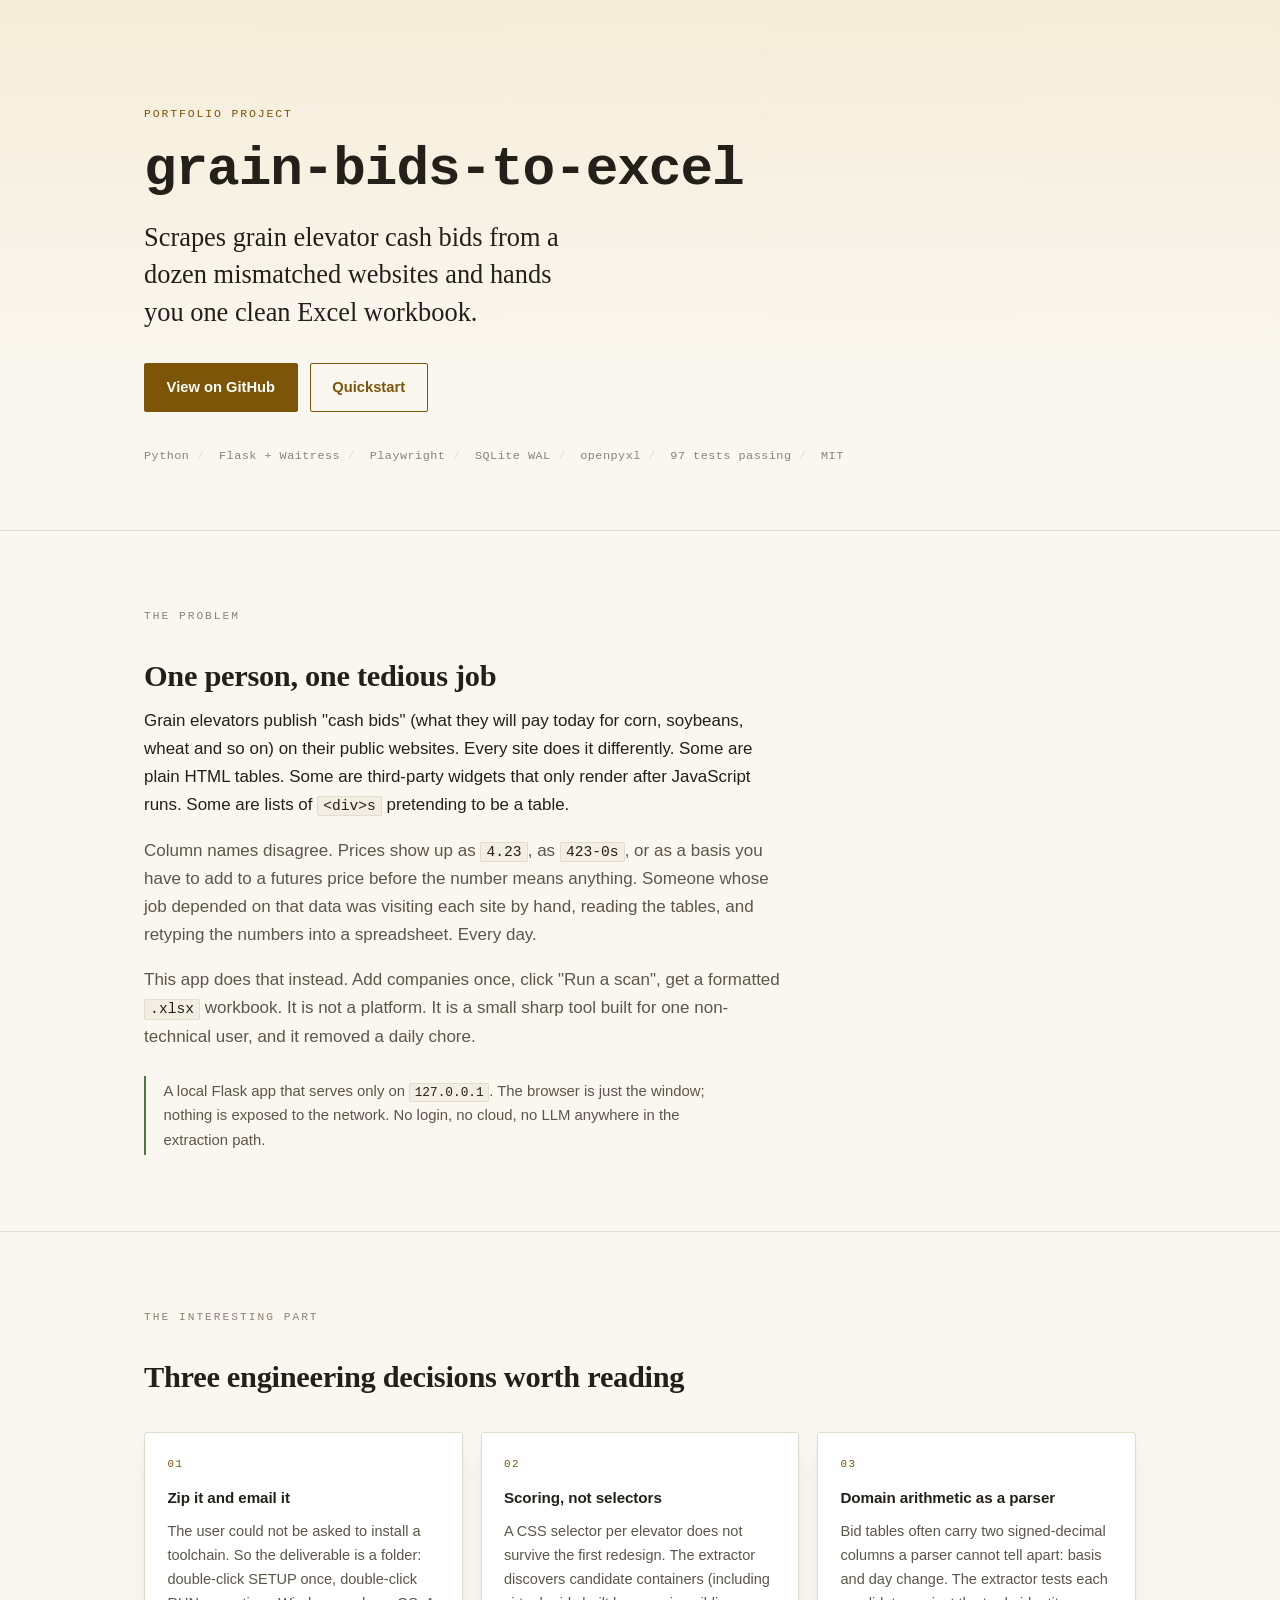
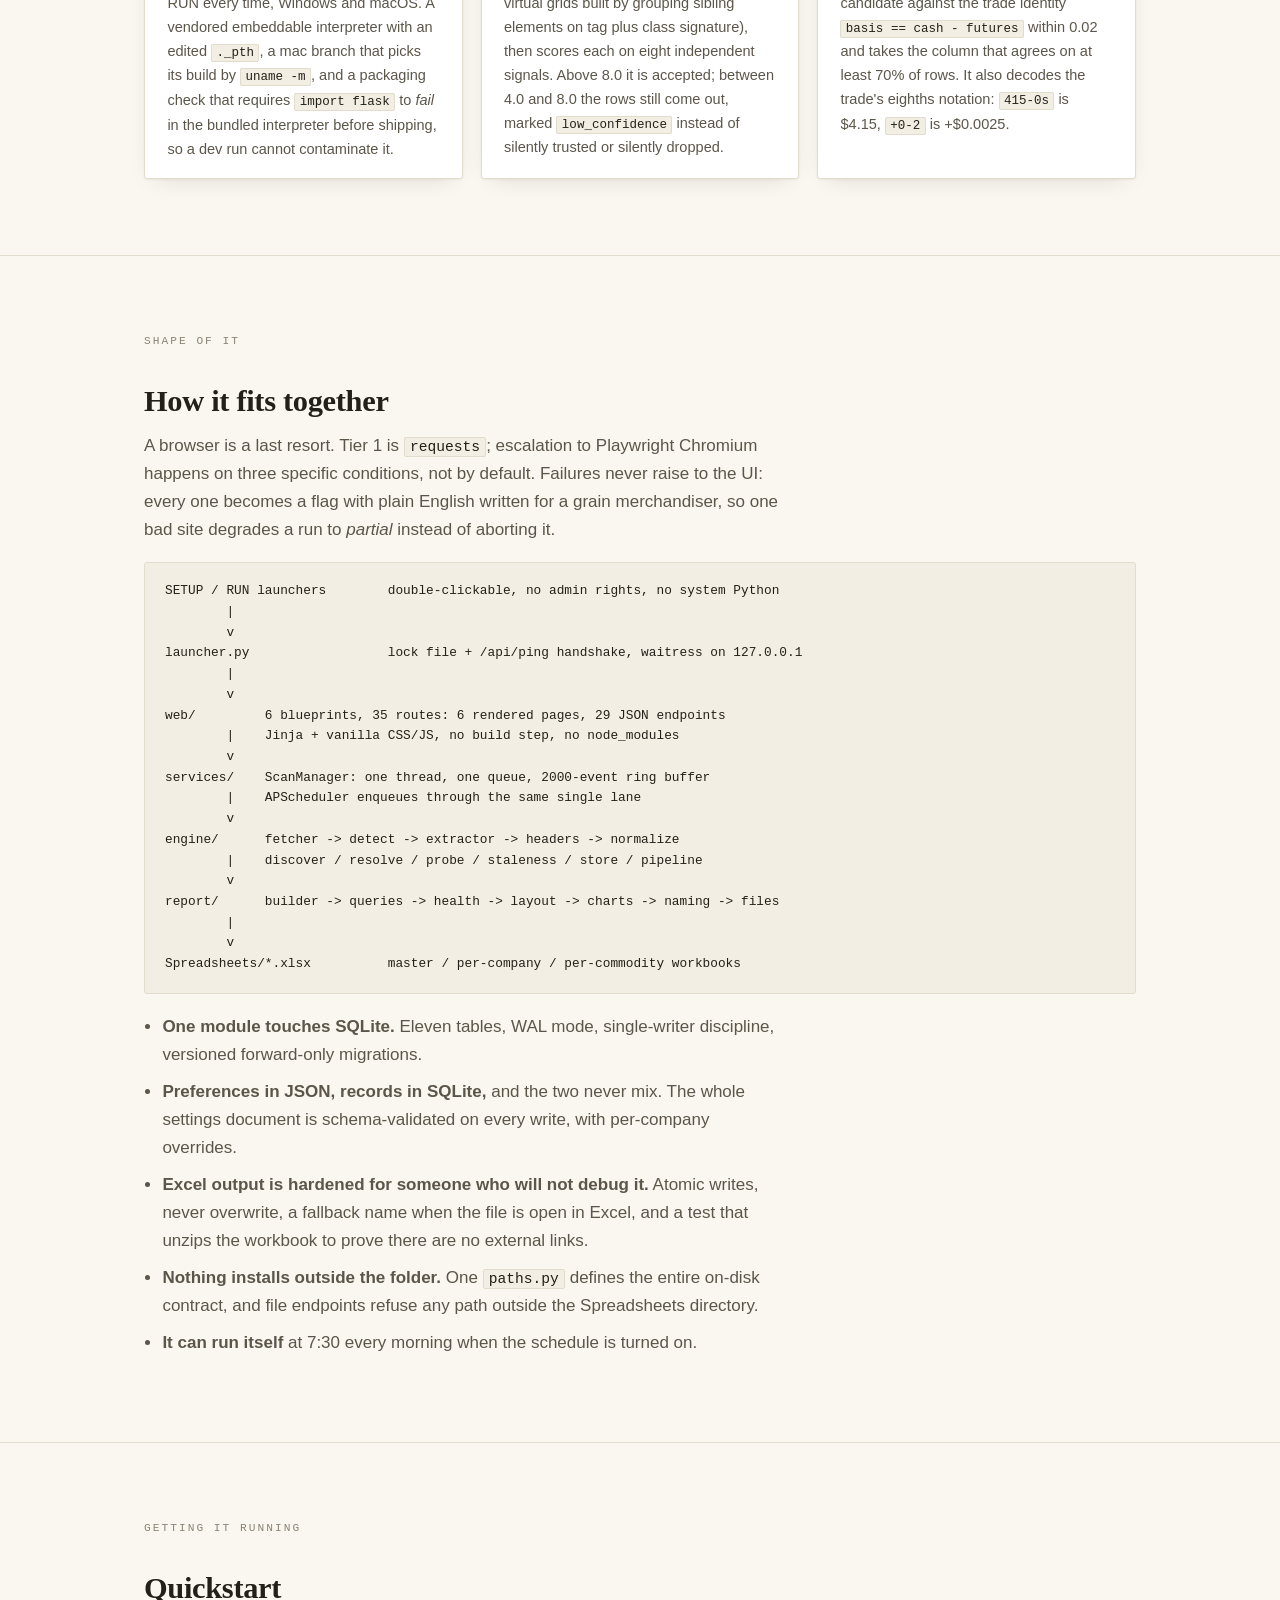
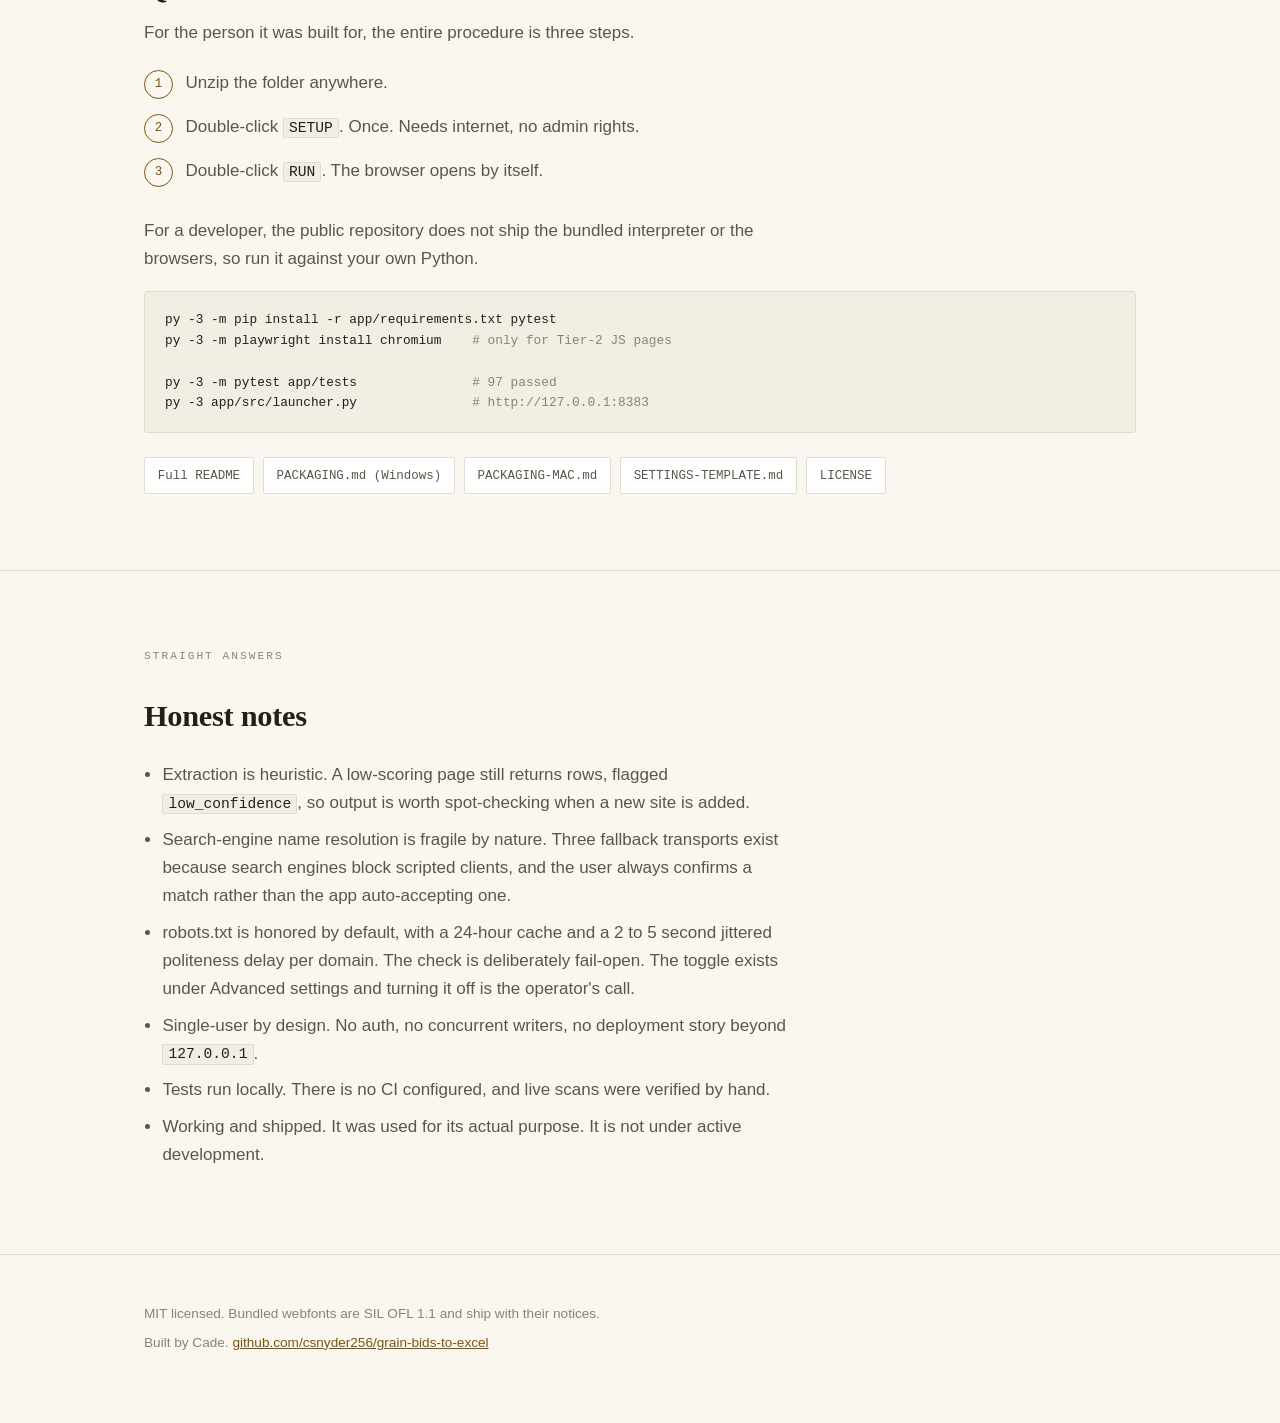
==== docs/index.html @ 4910098c "Scrape grain elevator cash bids into one normalized Excel workbook" ====
<!doctype html>
<html lang="en">
<head>
<meta charset="utf-8">
<meta name="viewport" content="width=device-width, initial-scale=1">
<title>grain-bids-to-excel</title>
<meta name="description" content="Scrapes grain elevator cash bids from a dozen mismatched websites and hands you one clean Excel workbook.">
<style>
  :root {
    --bg: #faf7f0;
    --bg-panel: #ffffff;
    --bg-code: #f2eee3;
    --ink: #23201a;
    --ink-soft: #5c564a;
    --ink-faint: #8a8375;
    --rule: #e2dccc;
    --accent: #9a6b12;
    --accent-strong: #7d5509;
    --accent-wash: #f5ecd8;
    --grain: #4a7a3d;
    --shadow: 0 1px 2px rgba(35,32,26,.05), 0 8px 24px -12px rgba(35,32,26,.18);
    --mono: ui-monospace, "SFMono-Regular", "Cascadia Mono", Menlo, Consolas, monospace;
    --sans: -apple-system, BlinkMacSystemFont, "Segoe UI", Roboto, Helvetica, Arial, sans-serif;
    --serif: Georgia, "Iowan Old Style", "Palatino Linotype", "Times New Roman", serif;
  }
  @media (prefers-color-scheme: dark) {
    :root {
      --bg: #16150f;
      --bg-panel: #1e1d15;
      --bg-code: #12110c;
      --ink: #ece7da;
      --ink-soft: #b1ab99;
      --ink-faint: #837d6d;
      --rule: #33301f;
      --accent: #e0b354;
      --accent-strong: #f0c977;
      --accent-wash: #2a2416;
      --grain: #8fc07c;
      --shadow: 0 1px 2px rgba(0,0,0,.4), 0 12px 32px -14px rgba(0,0,0,.7);
    }
  }

  * { box-sizing: border-box; }
  html { -webkit-text-size-adjust: 100%; }
  body {
    margin: 0;
    background: var(--bg);
    color: var(--ink);
    font-family: var(--sans);
    font-size: 17px;
    line-height: 1.65;
    overflow-x: hidden;
  }
  .wrap { width: min(100% - 2.5rem, 62rem); margin-inline: auto; }
  a { color: var(--accent-strong); }
  @media (prefers-color-scheme: dark) { a { color: var(--accent); } }

  /* ---------- masthead ---------- */
  header.hero {
    padding: clamp(3rem, 9vw, 6.5rem) 0 clamp(2.5rem, 6vw, 4rem);
    border-bottom: 1px solid var(--rule);
    background:
      linear-gradient(180deg, var(--accent-wash) 0%, transparent 70%);
  }
  .eyebrow {
    font-family: var(--mono);
    font-size: .72rem;
    letter-spacing: .16em;
    text-transform: uppercase;
    color: var(--accent-strong);
    margin: 0 0 1.1rem;
  }
  @media (prefers-color-scheme: dark) { .eyebrow { color: var(--accent); } }
  h1 {
    font-family: var(--mono);
    font-size: clamp(1.9rem, 6vw, 3.4rem);
    font-weight: 600;
    letter-spacing: -.02em;
    line-height: 1.08;
    margin: 0 0 1.2rem;
    overflow-wrap: break-word;
  }
  .tagline {
    font-family: var(--serif);
    font-size: clamp(1.15rem, 3vw, 1.65rem);
    line-height: 1.42;
    color: var(--ink);
    max-width: 34ch;
    margin: 0 0 2rem;
  }
  .cta-row { display: flex; flex-wrap: wrap; gap: .75rem; align-items: center; }
  .btn {
    display: inline-block;
    padding: .7rem 1.35rem;
    border-radius: 2px;
    font-size: .92rem;
    font-weight: 600;
    text-decoration: none;
    border: 1px solid var(--accent-strong);
    background: var(--accent-strong);
    color: #fffdf7;
    transition: transform .12s ease, opacity .12s ease;
  }
  .btn:hover { transform: translateY(-1px); opacity: .92; }
  .btn.ghost { background: transparent; color: var(--accent-strong); }
  @media (prefers-color-scheme: dark) {
    .btn { background: var(--accent); border-color: var(--accent); color: #17150d; }
    .btn.ghost { background: transparent; color: var(--accent); }
  }
  .facts {
    display: flex; flex-wrap: wrap; gap: .4rem .9rem;
    margin-top: 2.2rem;
    font-family: var(--mono);
    font-size: .74rem;
    color: var(--ink-faint);
    letter-spacing: .04em;
  }
  .facts span::after { content: " /"; color: var(--rule); }
  .facts span:last-child::after { content: ""; }

  /* ---------- sections ---------- */
  section { padding: clamp(2.75rem, 7vw, 4.75rem) 0; border-bottom: 1px solid var(--rule); }
  section:last-of-type { border-bottom: 0; }
  h2 {
    font-family: var(--serif);
    font-size: clamp(1.35rem, 3.4vw, 1.9rem);
    font-weight: 600;
    letter-spacing: -.01em;
    margin: 0 0 .35rem;
  }
  .kicker {
    font-family: var(--mono);
    font-size: .7rem;
    letter-spacing: .18em;
    text-transform: uppercase;
    color: var(--ink-faint);
    margin: 0 0 1.6rem;
  }
  p { margin: 0 0 1.1rem; max-width: 68ch; color: var(--ink-soft); }
  p strong { color: var(--ink); font-weight: 600; }
  .lead { font-size: 1.06rem; color: var(--ink); }

  /* ---------- cards ---------- */
  .grid {
    display: grid;
    grid-template-columns: repeat(auto-fit, minmax(min(100%, 17rem), 1fr));
    gap: 1.1rem;
    margin-top: 1.9rem;
  }
  .card {
    background: var(--bg-panel);
    border: 1px solid var(--rule);
    border-radius: 3px;
    padding: 1.4rem 1.4rem 1.1rem;
    box-shadow: var(--shadow);
  }
  .card h3 {
    font-size: .95rem;
    font-weight: 700;
    margin: 0 0 .55rem;
    letter-spacing: -.005em;
  }
  .card p { font-size: .91rem; margin-bottom: 0; }
  .num {
    font-family: var(--mono);
    font-size: .68rem;
    letter-spacing: .14em;
    color: var(--accent-strong);
    display: block;
    margin-bottom: .7rem;
  }
  @media (prefers-color-scheme: dark) { .num { color: var(--accent); } }

  /* ---------- code ---------- */
  .scroller { overflow-x: auto; max-width: 100%; -webkit-overflow-scrolling: touch; }
  pre {
    margin: 0;
    padding: 1.15rem 1.25rem;
    background: var(--bg-code);
    border: 1px solid var(--rule);
    border-radius: 3px;
    font-family: var(--mono);
    font-size: .8rem;
    line-height: 1.62;
    color: var(--ink);
    white-space: pre;
  }
  pre .c { color: var(--ink-faint); }
  code:not(pre code) {
    font-family: var(--mono);
    font-size: .86em;
    background: var(--bg-code);
    border: 1px solid var(--rule);
    border-radius: 2px;
    padding: .08em .35em;
    color: var(--ink);
  }

  /* ---------- steps ---------- */
  ol.steps { margin: 1.4rem 0 0; padding: 0; list-style: none; counter-reset: s; }
  ol.steps li {
    counter-increment: s;
    position: relative;
    padding-left: 2.6rem;
    margin-bottom: 1rem;
    color: var(--ink-soft);
    max-width: 62ch;
  }
  ol.steps li::before {
    content: counter(s);
    position: absolute; left: 0; top: .05rem;
    width: 1.7rem; height: 1.7rem;
    display: grid; place-items: center;
    border: 1px solid var(--accent-strong);
    color: var(--accent-strong);
    border-radius: 50%;
    font-family: var(--mono);
    font-size: .78rem;
  }
  @media (prefers-color-scheme: dark) {
    ol.steps li::before { border-color: var(--accent); color: var(--accent); }
  }

  ul.plain { margin: 1.2rem 0 0; padding-left: 1.15rem; max-width: 68ch; color: var(--ink-soft); }
  ul.plain li { margin-bottom: .55rem; }

  .links { display: flex; flex-wrap: wrap; gap: .55rem; margin-top: 1.5rem; }
  .links a {
    font-family: var(--mono);
    font-size: .78rem;
    text-decoration: none;
    padding: .45rem .8rem;
    border: 1px solid var(--rule);
    border-radius: 2px;
    background: var(--bg-panel);
    color: var(--ink-soft);
  }
  .links a:hover { border-color: var(--accent); color: var(--accent-strong); }
  @media (prefers-color-scheme: dark) { .links a:hover { color: var(--accent); } }

  .note {
    border-left: 2px solid var(--grain);
    padding: .15rem 0 .15rem 1.1rem;
    margin: 1.6rem 0 0;
    max-width: 64ch;
  }
  .note p { margin: 0; font-size: .93rem; }

  footer {
    padding: 3rem 0 4rem;
    border-top: 1px solid var(--rule);
    color: var(--ink-faint);
    font-size: .85rem;
  }
  footer p { color: var(--ink-faint); margin-bottom: .4rem; }
</style>
</head>
<body>

<header class="hero">
  <div class="wrap">
    <p class="eyebrow">Portfolio project</p>
    <h1>grain-bids-to-excel</h1>
    <p class="tagline">Scrapes grain elevator cash bids from a dozen mismatched websites and hands you one clean Excel workbook.</p>
    <div class="cta-row">
      <a class="btn" href="https://github.com/csnyder256/grain-bids-to-excel">View on GitHub</a>
      <a class="btn ghost" href="https://github.com/csnyder256/grain-bids-to-excel#quickstart">Quickstart</a>
    </div>
    <div class="facts">
      <span>Python</span><span>Flask + Waitress</span><span>Playwright</span><span>SQLite WAL</span><span>openpyxl</span><span>97 tests passing</span><span>MIT</span>
    </div>
  </div>
</header>

<section>
  <div class="wrap">
    <p class="kicker">The problem</p>
    <h2>One person, one tedious job</h2>
    <p class="lead">Grain elevators publish "cash bids" (what they will pay today for corn, soybeans, wheat and so on) on their public websites. Every site does it differently. Some are plain HTML tables. Some are third-party widgets that only render after JavaScript runs. Some are lists of <code>&lt;div&gt;s</code> pretending to be a table.</p>
    <p>Column names disagree. Prices show up as <code>4.23</code>, as <code>423-0s</code>, or as a basis you have to add to a futures price before the number means anything. Someone whose job depended on that data was visiting each site by hand, reading the tables, and retyping the numbers into a spreadsheet. Every day.</p>
    <p>This app does that instead. Add companies once, click "Run a scan", get a formatted <code>.xlsx</code> workbook. It is not a platform. It is a small sharp tool built for one non-technical user, and it removed a daily chore.</p>
    <div class="note">
      <p>A local Flask app that serves only on <code>127.0.0.1</code>. The browser is just the window; nothing is exposed to the network. No login, no cloud, no LLM anywhere in the extraction path.</p>
    </div>
  </div>
</section>

<section>
  <div class="wrap">
    <p class="kicker">The interesting part</p>
    <h2>Three engineering decisions worth reading</h2>
    <div class="grid">
      <article class="card">
        <span class="num">01</span>
        <h3>Zip it and email it</h3>
        <p>The user could not be asked to install a toolchain. So the deliverable is a folder: double-click SETUP once, double-click RUN every time, Windows and macOS. A vendored embeddable interpreter with an edited <code>._pth</code>, a mac branch that picks its build by <code>uname -m</code>, and a packaging check that requires <code>import flask</code> to <em>fail</em> in the bundled interpreter before shipping, so a dev run cannot contaminate it.</p>
      </article>
      <article class="card">
        <span class="num">02</span>
        <h3>Scoring, not selectors</h3>
        <p>A CSS selector per elevator does not survive the first redesign. The extractor discovers candidate containers (including virtual grids built by grouping sibling elements on tag plus class signature), then scores each on eight independent signals. Above 8.0 it is accepted; between 4.0 and 8.0 the rows still come out, marked <code>low_confidence</code> instead of silently trusted or silently dropped.</p>
      </article>
      <article class="card">
        <span class="num">03</span>
        <h3>Domain arithmetic as a parser</h3>
        <p>Bid tables often carry two signed-decimal columns a parser cannot tell apart: basis and day change. The extractor tests each candidate against the trade identity <code>basis == cash - futures</code> within 0.02 and takes the column that agrees on at least 70% of rows. It also decodes the trade's eighths notation: <code>415-0s</code> is $4.15, <code>+0-2</code> is +$0.0025.</p>
      </article>
    </div>
  </div>
</section>

<section>
  <div class="wrap">
    <p class="kicker">Shape of it</p>
    <h2>How it fits together</h2>
    <p>A browser is a last resort. Tier 1 is <code>requests</code>; escalation to Playwright Chromium happens on three specific conditions, not by default. Failures never raise to the UI: every one becomes a flag with plain English written for a grain merchandiser, so one bad site degrades a run to <em>partial</em> instead of aborting it.</p>
    <div class="scroller">
<pre>SETUP / RUN launchers        double-clickable, no admin rights, no system Python
        |
        v
launcher.py                  lock file + /api/ping handshake, waitress on 127.0.0.1
        |
        v
web/         6 blueprints, 35 routes: 6 rendered pages, 29 JSON endpoints
        |    Jinja + vanilla CSS/JS, no build step, no node_modules
        v
services/    ScanManager: one thread, one queue, 2000-event ring buffer
        |    APScheduler enqueues through the same single lane
        v
engine/      fetcher -&gt; detect -&gt; extractor -&gt; headers -&gt; normalize
        |    discover / resolve / probe / staleness / store / pipeline
        v
report/      builder -&gt; queries -&gt; health -&gt; layout -&gt; charts -&gt; naming -&gt; files
        |
        v
Spreadsheets/*.xlsx          master / per-company / per-commodity workbooks</pre>
    </div>
    <ul class="plain">
      <li><strong>One module touches SQLite.</strong> Eleven tables, WAL mode, single-writer discipline, versioned forward-only migrations.</li>
      <li><strong>Preferences in JSON, records in SQLite,</strong> and the two never mix. The whole settings document is schema-validated on every write, with per-company overrides.</li>
      <li><strong>Excel output is hardened for someone who will not debug it.</strong> Atomic writes, never overwrite, a fallback name when the file is open in Excel, and a test that unzips the workbook to prove there are no external links.</li>
      <li><strong>Nothing installs outside the folder.</strong> One <code>paths.py</code> defines the entire on-disk contract, and file endpoints refuse any path outside the Spreadsheets directory.</li>
      <li><strong>It can run itself</strong> at 7:30 every morning when the schedule is turned on.</li>
    </ul>
  </div>
</section>

<section>
  <div class="wrap">
    <p class="kicker">Getting it running</p>
    <h2>Quickstart</h2>
    <p>For the person it was built for, the entire procedure is three steps.</p>
    <ol class="steps">
      <li>Unzip the folder anywhere.</li>
      <li>Double-click <code>SETUP</code>. Once. Needs internet, no admin rights.</li>
      <li>Double-click <code>RUN</code>. The browser opens by itself.</li>
    </ol>
    <p style="margin-top:2rem">For a developer, the public repository does not ship the bundled interpreter or the browsers, so run it against your own Python.</p>
    <div class="scroller">
<pre>py -3 -m pip install -r app/requirements.txt pytest
py -3 -m playwright install chromium    <span class="c"># only for Tier-2 JS pages</span>

py -3 -m pytest app/tests               <span class="c"># 97 passed</span>
py -3 app/src/launcher.py               <span class="c"># http://127.0.0.1:8383</span></pre>
    </div>
    <div class="links">
      <a href="https://github.com/csnyder256/grain-bids-to-excel#readme">Full README</a>
      <a href="https://github.com/csnyder256/grain-bids-to-excel/blob/main/app/PACKAGING.md">PACKAGING.md (Windows)</a>
      <a href="https://github.com/csnyder256/grain-bids-to-excel/blob/main/app/PACKAGING-MAC.md">PACKAGING-MAC.md</a>
      <a href="https://github.com/csnyder256/grain-bids-to-excel/blob/main/app/data/SETTINGS-TEMPLATE.md">SETTINGS-TEMPLATE.md</a>
      <a href="https://github.com/csnyder256/grain-bids-to-excel/blob/main/LICENSE">LICENSE</a>
    </div>
  </div>
</section>

<section>
  <div class="wrap">
    <p class="kicker">Straight answers</p>
    <h2>Honest notes</h2>
    <ul class="plain">
      <li>Extraction is heuristic. A low-scoring page still returns rows, flagged <code>low_confidence</code>, so output is worth spot-checking when a new site is added.</li>
      <li>Search-engine name resolution is fragile by nature. Three fallback transports exist because search engines block scripted clients, and the user always confirms a match rather than the app auto-accepting one.</li>
      <li>robots.txt is honored by default, with a 24-hour cache and a 2 to 5 second jittered politeness delay per domain. The check is deliberately fail-open. The toggle exists under Advanced settings and turning it off is the operator's call.</li>
      <li>Single-user by design. No auth, no concurrent writers, no deployment story beyond <code>127.0.0.1</code>.</li>
      <li>Tests run locally. There is no CI configured, and live scans were verified by hand.</li>
      <li>Working and shipped. It was used for its actual purpose. It is not under active development.</li>
    </ul>
  </div>
</section>

<footer>
  <div class="wrap">
    <p>MIT licensed. Bundled webfonts are SIL OFL 1.1 and ship with their notices.</p>
    <p>Built by Cade. <a href="https://github.com/csnyder256/grain-bids-to-excel">github.com/csnyder256/grain-bids-to-excel</a></p>
  </div>
</footer>

</body>
</html>
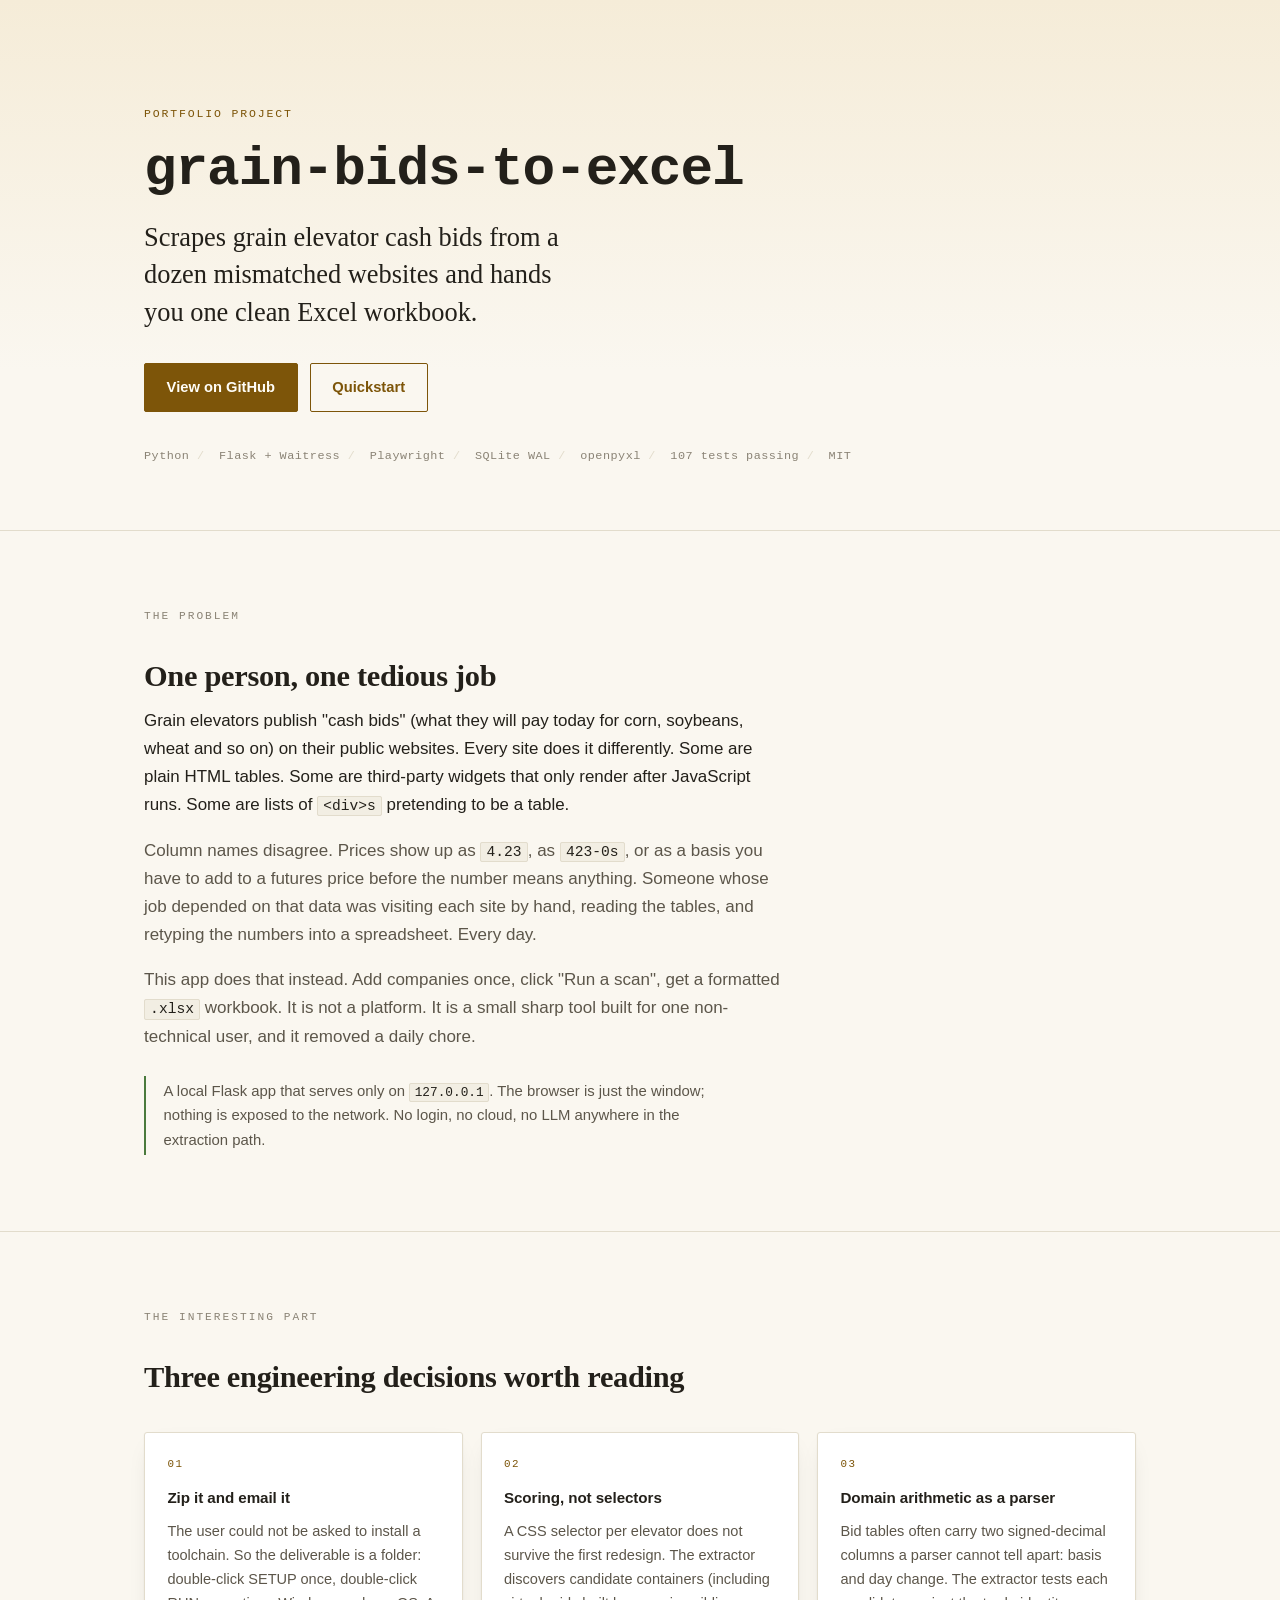
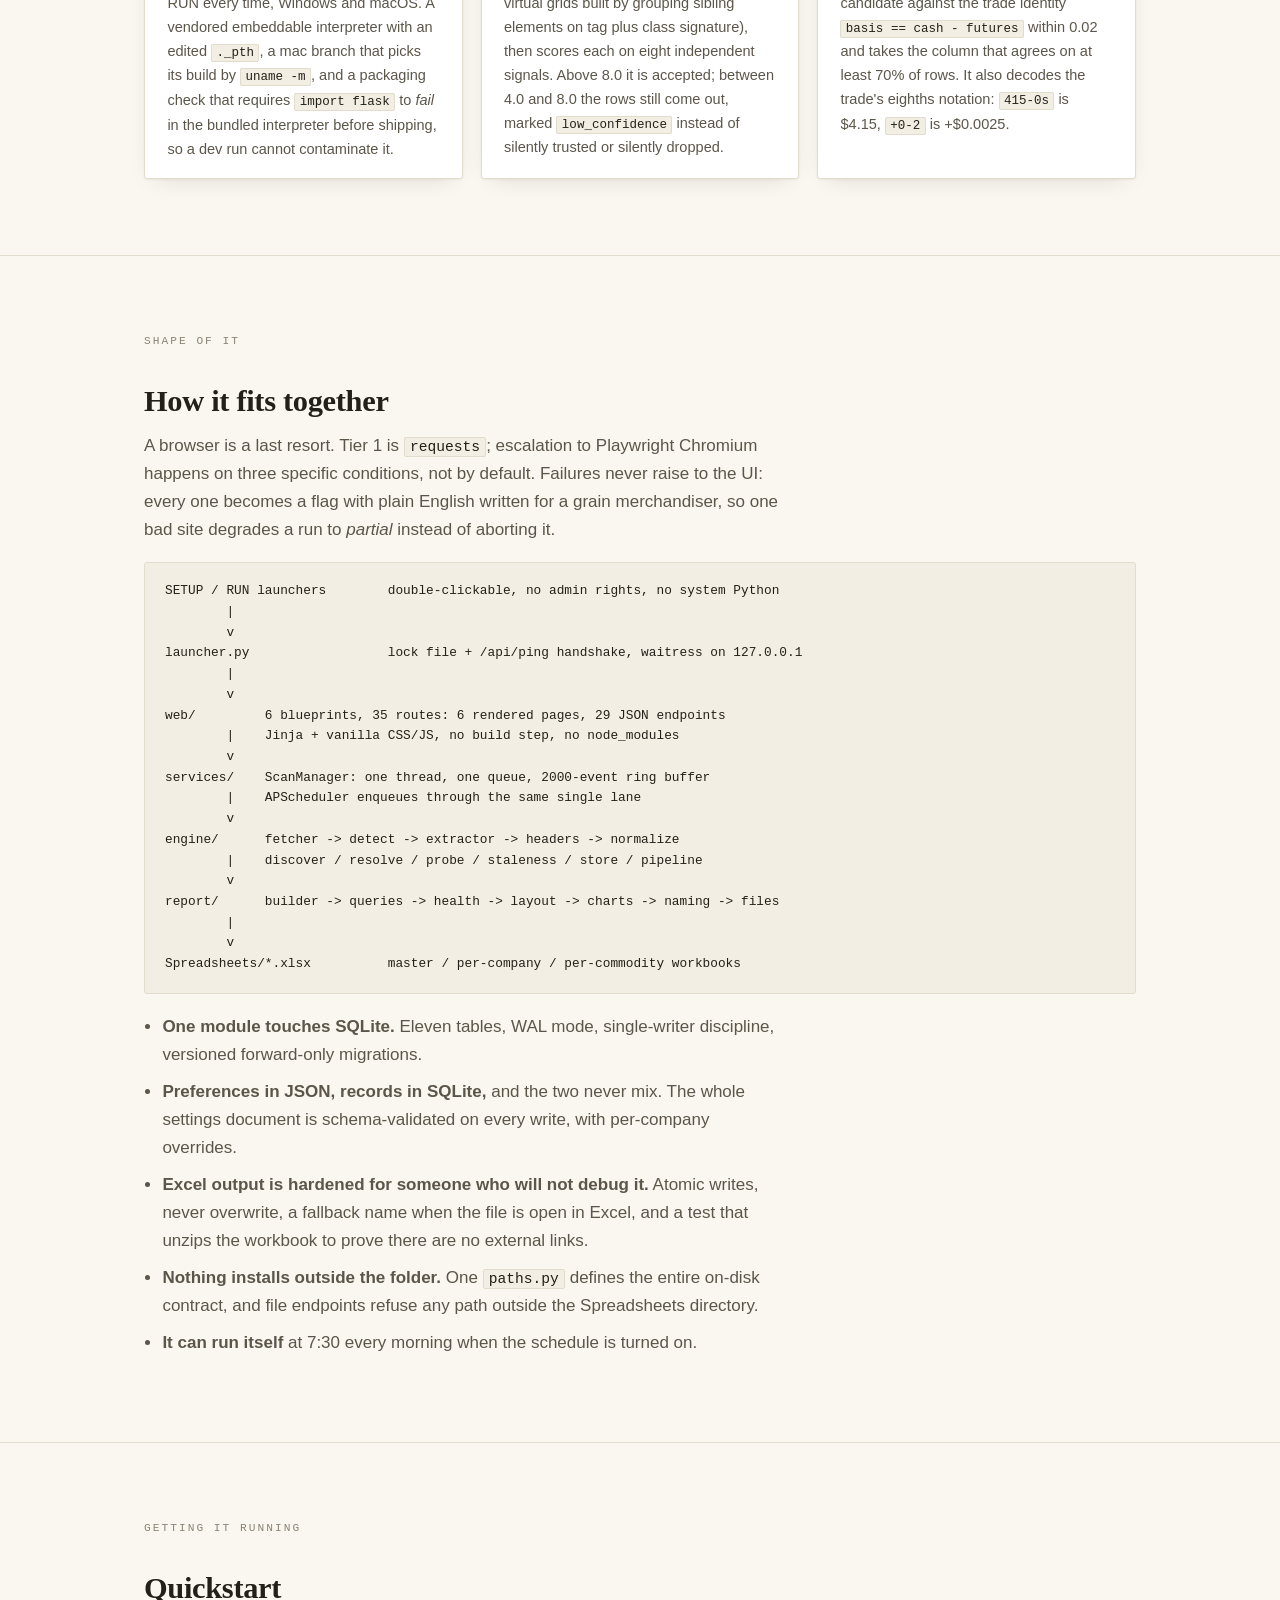
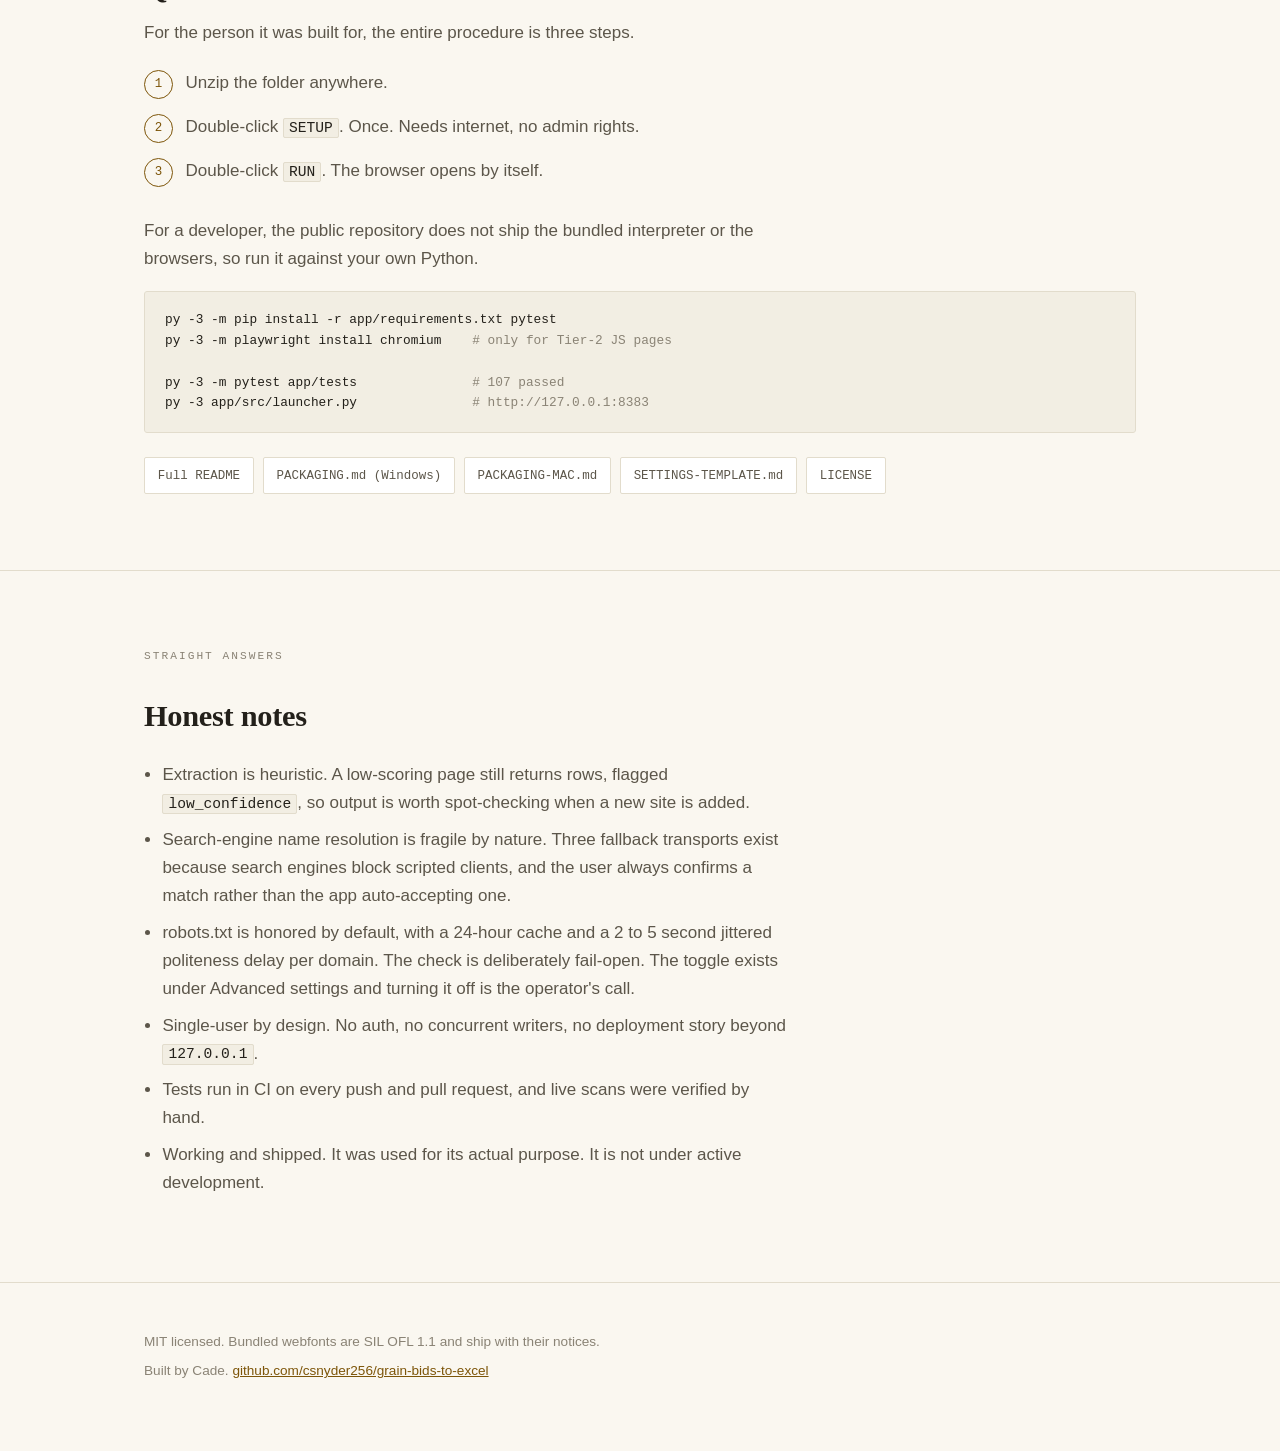
==== commit ff4ad6ee: "Give the README its CI badge: the site copy still said none existed" ====
--- a/docs/index.html
+++ b/docs/index.html
@@ -267,7 +267,7 @@
       <a class="btn ghost" href="https://github.com/csnyder256/grain-bids-to-excel#quickstart">Quickstart</a>
     </div>
     <div class="facts">
-      <span>Python</span><span>Flask + Waitress</span><span>Playwright</span><span>SQLite WAL</span><span>openpyxl</span><span>97 tests passing</span><span>MIT</span>
+      <span>Python</span><span>Flask + Waitress</span><span>Playwright</span><span>SQLite WAL</span><span>openpyxl</span><span>107 tests passing</span><span>MIT</span>
     </div>
   </div>
 </header>
@@ -360,7 +360,7 @@
 <pre>py -3 -m pip install -r app/requirements.txt pytest
 py -3 -m playwright install chromium    <span class="c"># only for Tier-2 JS pages</span>
 
-py -3 -m pytest app/tests               <span class="c"># 97 passed</span>
+py -3 -m pytest app/tests               <span class="c"># 107 passed</span>
 py -3 app/src/launcher.py               <span class="c"># http://127.0.0.1:8383</span></pre>
     </div>
     <div class="links">
@@ -382,7 +382,7 @@
       <li>Search-engine name resolution is fragile by nature. Three fallback transports exist because search engines block scripted clients, and the user always confirms a match rather than the app auto-accepting one.</li>
       <li>robots.txt is honored by default, with a 24-hour cache and a 2 to 5 second jittered politeness delay per domain. The check is deliberately fail-open. The toggle exists under Advanced settings and turning it off is the operator's call.</li>
       <li>Single-user by design. No auth, no concurrent writers, no deployment story beyond <code>127.0.0.1</code>.</li>
-      <li>Tests run locally. There is no CI configured, and live scans were verified by hand.</li>
+      <li>Tests run in CI on every push and pull request, and live scans were verified by hand.</li>
       <li>Working and shipped. It was used for its actual purpose. It is not under active development.</li>
     </ul>
   </div>
